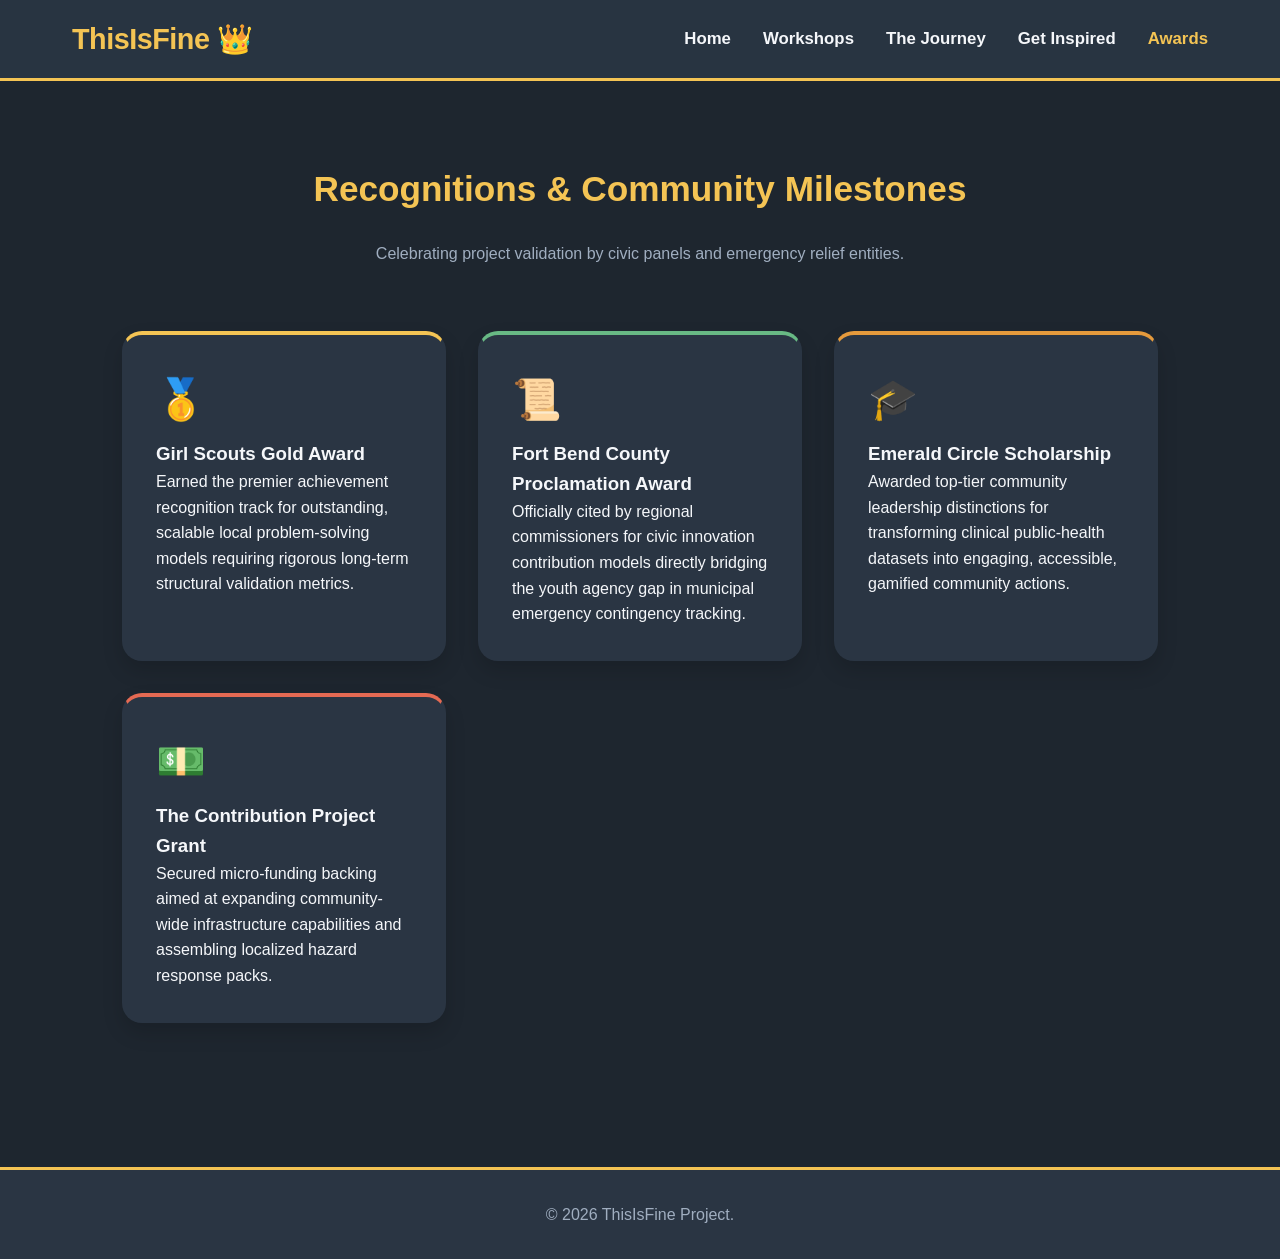
==== awards.html @ 6c19240b "Create awards.html" ====
<!DOCTYPE html>
<html lang="en">
<head>
    <meta charset="UTF-8">
    <meta name="viewport" content="width=device-width, initial-scale=1.0">
    <title>Awards & Impact | ThisIsFine</title>
    <link rel="stylesheet" href="style.css">
</head>
<body>

    <header>
        <nav class="nav-container">
            <a href="index.html" class="logo">ThisIsFine<span>👑</span></a>
            <ul class="nav-links">
                <li><a href="index.html">Home</a></li>
                <li><a href="workshops.html">Workshops</a></li>
                <li><a href="journey.html">The Journey</a></li>
                <li><a href="inspired.html">Get Inspired</a></li>
                <li><a href="awards.html" class="active">Awards</a></li>
            </ul>
        </nav>
    </header>

    <div class="container">
        <section style="text-align: center; margin-top: 2rem;">
            <h2>Recognitions & Community Milestones</h2>
            <p style="color: var(--text-muted);">Celebrating project validation by civic panels and emergency relief entities.</p>
        </section>

        <div class="grid">
            <div class="card" style="border-top: 4px solid var(--accent-yellow);">
                <div style="font-size: 2.5rem; margin-bottom: 0.5rem;">🥇</div>
                <h3>Girl Scouts Gold Award</h3>
                <p>Earned the premier achievement recognition track for outstanding, scalable local problem-solving models requiring rigorous long-term structural validation metrics.</p>
            </div>

            <div class="card" style="border-top: 4px solid var(--accent-green);">
                <div style="font-size: 2.5rem; margin-bottom: 0.5rem;">📜</div>
                <h3>Fort Bend County Proclamation Award</h3>
                <p>Officially cited by regional commissioners for civic innovation contribution models directly bridging the youth agency gap in municipal emergency contingency tracking.</p>
            </div>

            <div class="card" style="border-top: 4px solid var(--accent-amber);">
                <div style="font-size: 2.5rem; margin-bottom: 0.5rem;">🎓</div>
                <h3>Emerald Circle Scholarship</h3>
                <p>Awarded top-tier community leadership distinctions for transforming clinical public-health datasets into engaging, accessible, gamified community actions.</p>
            </div>

            <div class="card" style="border-top: 4px solid var(--accent-red);">
                <div style="font-size: 2.5rem; margin-bottom: 0.5rem;">💵</div>
                <h3>The Contribution Project Grant</h3>
                <p>Secured micro-funding backing aimed at expanding community-wide infrastructure capabilities and assembling localized hazard response packs.</p>
            </div>
        </div>
    </div>

    <footer>
        <p>&copy; 2026 ThisIsFine Project.</p>
    </footer>

</body>
</html>
---- style.css ----
/* --- Core Design System --- */
:root {
    --bg-dark: #1e262f;
    --bg-card: #2a3543;
    --accent-yellow: #f4c454;
    --accent-amber: #e59a3c;
    --text-light: #f5f7fa;
    --text-muted: #a0aec0;
    --accent-red: #e56a53;
    --accent-green: #68b984;
    --font-main: 'Segoe UI', Roboto, Helvetica, Arial, sans-serif;
}

* {
    box-sizing: border-box;
    margin: 0;
    padding: 0;
}

body {
    background-color: var(--bg-dark);
    color: var(--text-light);
    font-family: var(--font-main);
    line-height: 1.6;
    overflow-x: hidden;
}

/* --- Navigation --- */
header {
    background-color: rgba(42, 53, 67, 0.95);
    position: sticky;
    top: 0;
    z-index: 1000;
    backdrop-filter: blur(10px);
    border-bottom: 3px solid var(--accent-yellow);
}

.nav-container {
    max-width: 1200px;
    margin: 0 auto;
    display: flex;
    justify-content: space-between;
    align-items: center;
    padding: 1rem 2rem;
}

.logo {
    font-size: 1.8rem;
    font-weight: 800;
    color: var(--accent-yellow);
    text-decoration: none;
    letter-spacing: -0.5px;
    display: flex;
    align-items: center;
    gap: 0.5rem;
}

.logo span {
    color: var(--accent-red);
}

.nav-links {
    display: flex;
    list-style: none;
    gap: 2rem;
}

.nav-links a {
    color: var(--text-light);
    text-decoration: none;
    font-weight: 600;
    font-size: 1.05rem;
    transition: color 0.2s ease;
    position: relative;
    padding: 0.25rem 0;
}

.nav-links a:hover, .nav-links a.active {
    color: var(--accent-yellow);
}

/* --- Hero & Layout Containers --- */
.hero {
    text-align: center;
    padding: 6rem 2rem 4rem 2rem;
    background: radial-gradient(circle at top, #344254 0%, var(--bg-dark) 70%);
}

.hero h1 {
    font-size: 3.5rem;
    font-weight: 900;
    color: var(--accent-yellow);
    margin-bottom: 1rem;
}

.hero p {
    font-size: 1.25rem;
    color: var(--text-muted);
    max-width: 700px;
    margin: 0 auto 2rem auto;
}

.container {
    max-width: 1100px;
    margin: 0 auto;
    padding: 3rem 2rem;
}

section {
    margin-bottom: 4rem;
}

h2 {
    font-size: 2.2rem;
    color: var(--accent-yellow);
    margin-bottom: 1.5rem;
    display: inline-block;
    position: relative;
}

/* --- Playful UI Elements & Cards --- */
.btn {
    display: inline-block;
    background-color: var(--accent-amber);
    color: var(--bg-dark);
    padding: 0.8rem 2rem;
    border-radius: 50px;
    font-weight: 700;
    text-decoration: none;
    transition: transform 0.2s, box-shadow 0.2s, background-color 0.2s;
    box-shadow: 0 4px 0px #b77528;
    border: none;
    cursor: pointer;
}

.btn:hover {
    transform: translateY(-2px);
    box-shadow: 0 6px 0px #b77528;
    background-color: var(--accent-yellow);
}

.btn:active {
    transform: translateY(2px);
    box-shadow: 0 2px 0px #b77528;
}

.grid {
    display: grid;
    grid-template-columns: repeat(auto-fit, minmax(300px, 1fr));
    gap: 2rem;
    margin-top: 2rem;
}

.card {
    background-color: var(--bg-card);
    border-radius: 20px;
    padding: 2rem;
    border: 2px solid transparent;
    transition: transform 0.3s ease, border-color 0.3s ease;
    box-shadow: 0 10px 20px rgba(0,0,0,0.15);
}

.card:hover {
    transform: translateY(-5px);
    border-color: var(--accent-yellow);
}

/* --- Stat Badges --- */
.stats-banner {
    display: flex;
    flex-wrap: wrap;
    justify-content: space-around;
    background-color: var(--bg-card);
    border-radius: 24px;
    padding: 2.5rem;
    gap: 2rem;
    border: 3px dashed var(--accent-amber);
    margin: 3rem 0;
}

.stat-item {
    text-align: center;
    flex: 1;
    min-width: 150px;
}

.stat-num {
    font-size: 3rem;
    font-weight: 900;
    color: var(--accent-yellow);
    display: block;
    line-height: 1;
    margin-bottom: 0.5rem;
}

.stat-label {
    color: var(--text-light);
    font-weight: 600;
}

/* --- Timeline Layout --- */
.timeline {
    position: relative;
    max-width: 800px;
    margin: 0 auto;
    padding: 2rem 0;
}

.timeline::after {
    content: '';
    position: absolute;
    width: 6px;
    background: var(--bg-card);
    top: 0;
    bottom: 0;
    left: 50%;
    margin-left: -3px;
    border-radius: 10px;
}

.timeline-item {
    padding: 10px 40px;
    position: relative;
    background-color: inherit;
    width: 50%;
}

.timeline-item::after {
    content: '⚡';
    position: absolute;
    width: 30px;
    height: 30px;
    right: -17px;
    background-color: var(--bg-dark);
    border: 4px solid var(--accent-yellow);
    top: 15px;
    border-radius: 50%;
    z-index: 1;
    display: flex;
    align-items: center;
    justify-content: center;
    font-size: 0.8rem;
}

.left { left: 0; }
.right { left: 50%; }
.right::after { left: -17px; }

.timeline-content {
    padding: 1.5rem;
    background-color: var(--bg-card);
    position: relative;
    border-radius: 16px;
}

/* --- Video Embed Responsive Container --- */
.video-container {
    position: relative;
    padding-bottom: 56.25%;
    height: 0;
    overflow: hidden;
    border-radius: 16px;
    box-shadow: 0 10px 25px rgba(0,0,0,0.3);
    margin-bottom: 1.5rem;
}

.video-container iframe {
    position: absolute;
    top: 0;
    left: 0;
    width: 100%;
    height: 100%;
    border: none;
}

/* --- Footer --- */
footer {
    background-color: var(--bg-card);
    text-align: center;
    padding: 2rem;
    margin-top: 6rem;
    border-top: 3px solid var(--accent-yellow);
    color: var(--text-muted);
}

/* --- Responsiveness --- */
@media (max-width: 768px) {
    .nav-container { flex-direction: column; gap: 1rem; }
    .hero h1 { font-size: 2.5rem; }
    .timeline::after { left: 31px; }
    .timeline-item { width: 100%; padding-left: 70px; padding-right: 25px; }
    .timeline-item.right { left: 0%; }
    .timeline-item::after { left: 15px; right: auto; }
}
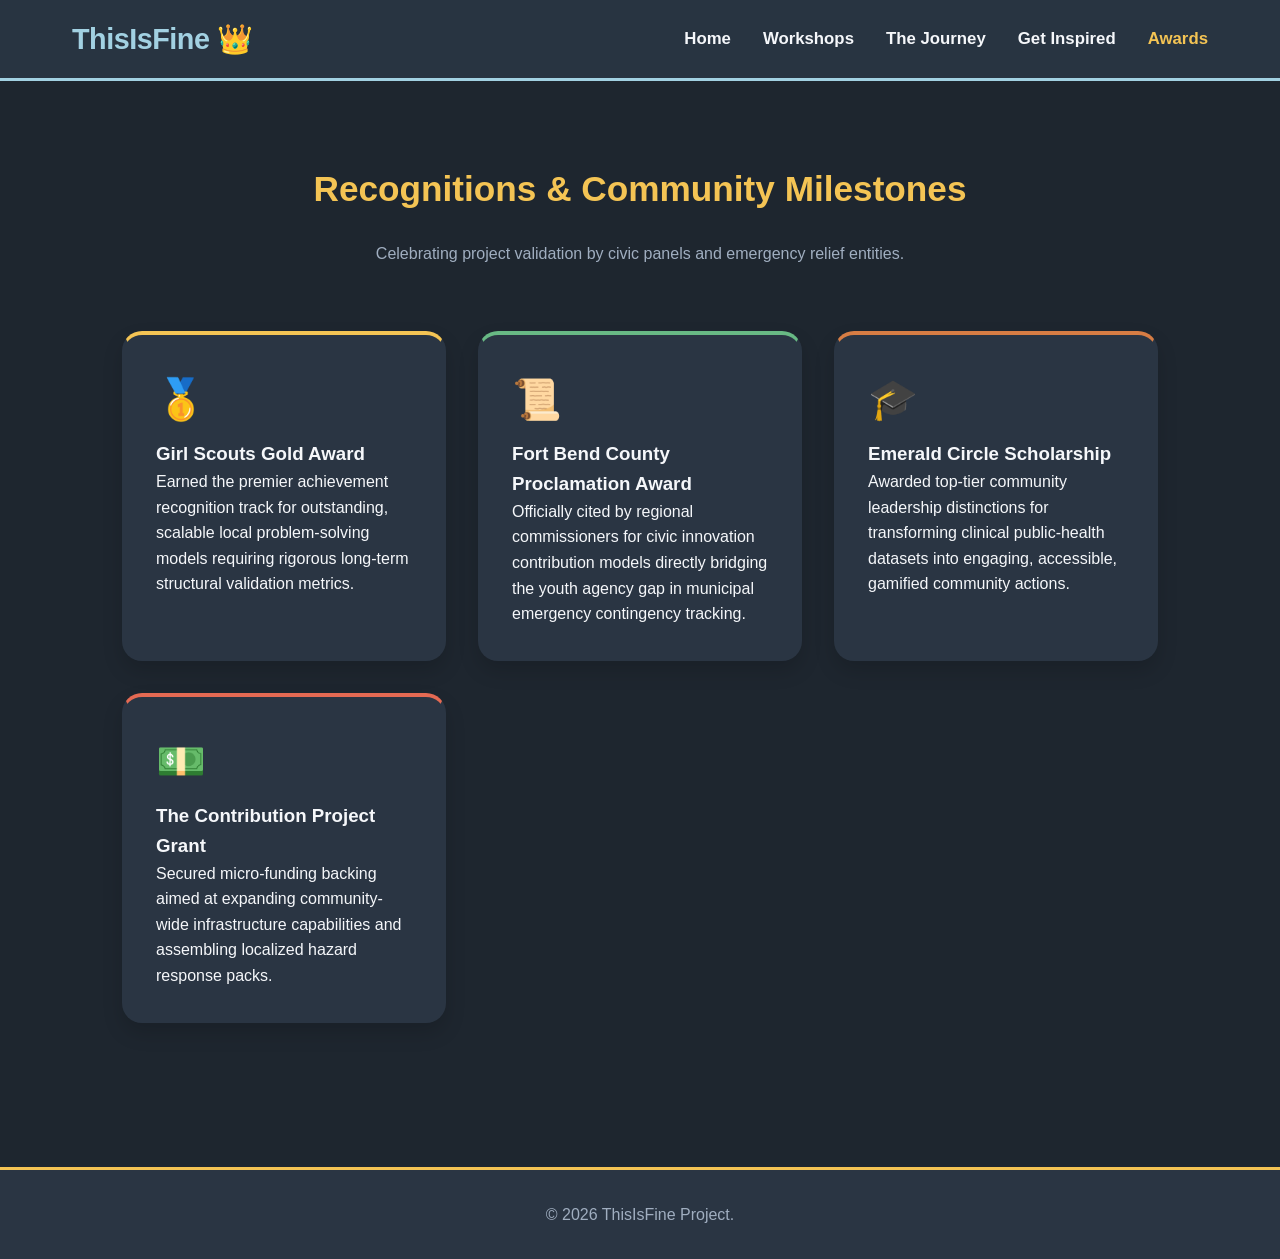
==== commit d16feb6c: "Update awards.html" ====
--- a/awards.html
+++ b/awards.html
@@ -4,6 +4,7 @@
     <meta charset="UTF-8">
     <meta name="viewport" content="width=device-width, initial-scale=1.0">
     <title>Awards & Impact | ThisIsFine</title>
+    <link rel="icon" type="image/png" href="thisisfinelogononame.png">
     <link rel="stylesheet" href="style.css">
 </head>
 <body>
--- a/style.css
+++ b/style.css
@@ -3,7 +3,8 @@
     --bg-dark: #1e262f;
     --bg-card: #2a3543;
     --accent-yellow: #f4c454;
-    --accent-amber: #e59a3c;
+    --accent-amber: #d77d44;
+    --accent-blue: #a2d1e2;
     --text-light: #f5f7fa;
     --text-muted: #a0aec0;
     --accent-red: #e56a53;
@@ -32,7 +33,7 @@
     top: 0;
     z-index: 1000;
     backdrop-filter: blur(10px);
-    border-bottom: 3px solid var(--accent-yellow);
+    border-bottom: 3px solid var(--accent-blue);
 }
 
 .nav-container {
@@ -47,7 +48,7 @@
 .logo {
     font-size: 1.8rem;
     font-weight: 800;
-    color: var(--accent-yellow);
+    color: var(--accent-blue);
     text-decoration: none;
     letter-spacing: -0.5px;
     display: flex;
@@ -83,13 +84,16 @@
 .hero {
     text-align: center;
     padding: 6rem 2rem 4rem 2rem;
-    background: radial-gradient(circle at top, #344254 0%, var(--bg-dark) 70%);
+    background-image: linear-gradient(rgba(30, 38, 47, 0.75), rgba(30, 38, 47, 0.85)), url('homehero.png');
+    background-size: cover;
+    background-position: center;
+    background-repeat: no-repeat;
 }
 
 .hero h1 {
     font-size: 3.5rem;
     font-weight: 900;
-    color: var(--accent-yellow);
+    color: var(--accent-amber);
     margin-bottom: 1rem;
 }
 
@@ -121,7 +125,7 @@
 /* --- Playful UI Elements & Cards --- */
 .btn {
     display: inline-block;
-    background-color: var(--accent-amber);
+    background-color: var(--accent-yellow);
     color: var(--bg-dark);
     padding: 0.8rem 2rem;
     border-radius: 50px;
@@ -136,12 +140,29 @@
 .btn:hover {
     transform: translateY(-2px);
     box-shadow: 0 6px 0px #b77528;
-    background-color: var(--accent-yellow);
+    background-color: var(--accent-amber);
 }
 
 .btn:active {
     transform: translateY(2px);
     box-shadow: 0 2px 0px #b77528;
+}
+
+.hero-logo {
+    height: 3.5rem; /* This makes it match the exact height of your text */
+    width: auto;    /* This keeps the image from stretching distortion-wise */
+    vertical-align: middle; /* Aligns it perfectly with the middle of the words */
+    margin-left: 0.5rem;   /* Gives it a little breathing room from the text */
+    margin-top: -10px
+}
+
+.nav-logo {
+    height: 30px;           /* Sized small to fit cleanly inside your top navbar */
+    width: auto;            /* Prevents the image from stretching out of proportion */
+    display: inline-block;
+    vertical-align: baseline; 
+    margin-left: 5px;       /* Adds space between "ThisIsFine" text and the logo */
+    margin-top: -3px;       /* Shuts it slightly upward to sit perfectly straight */
 }
 
 .grid {
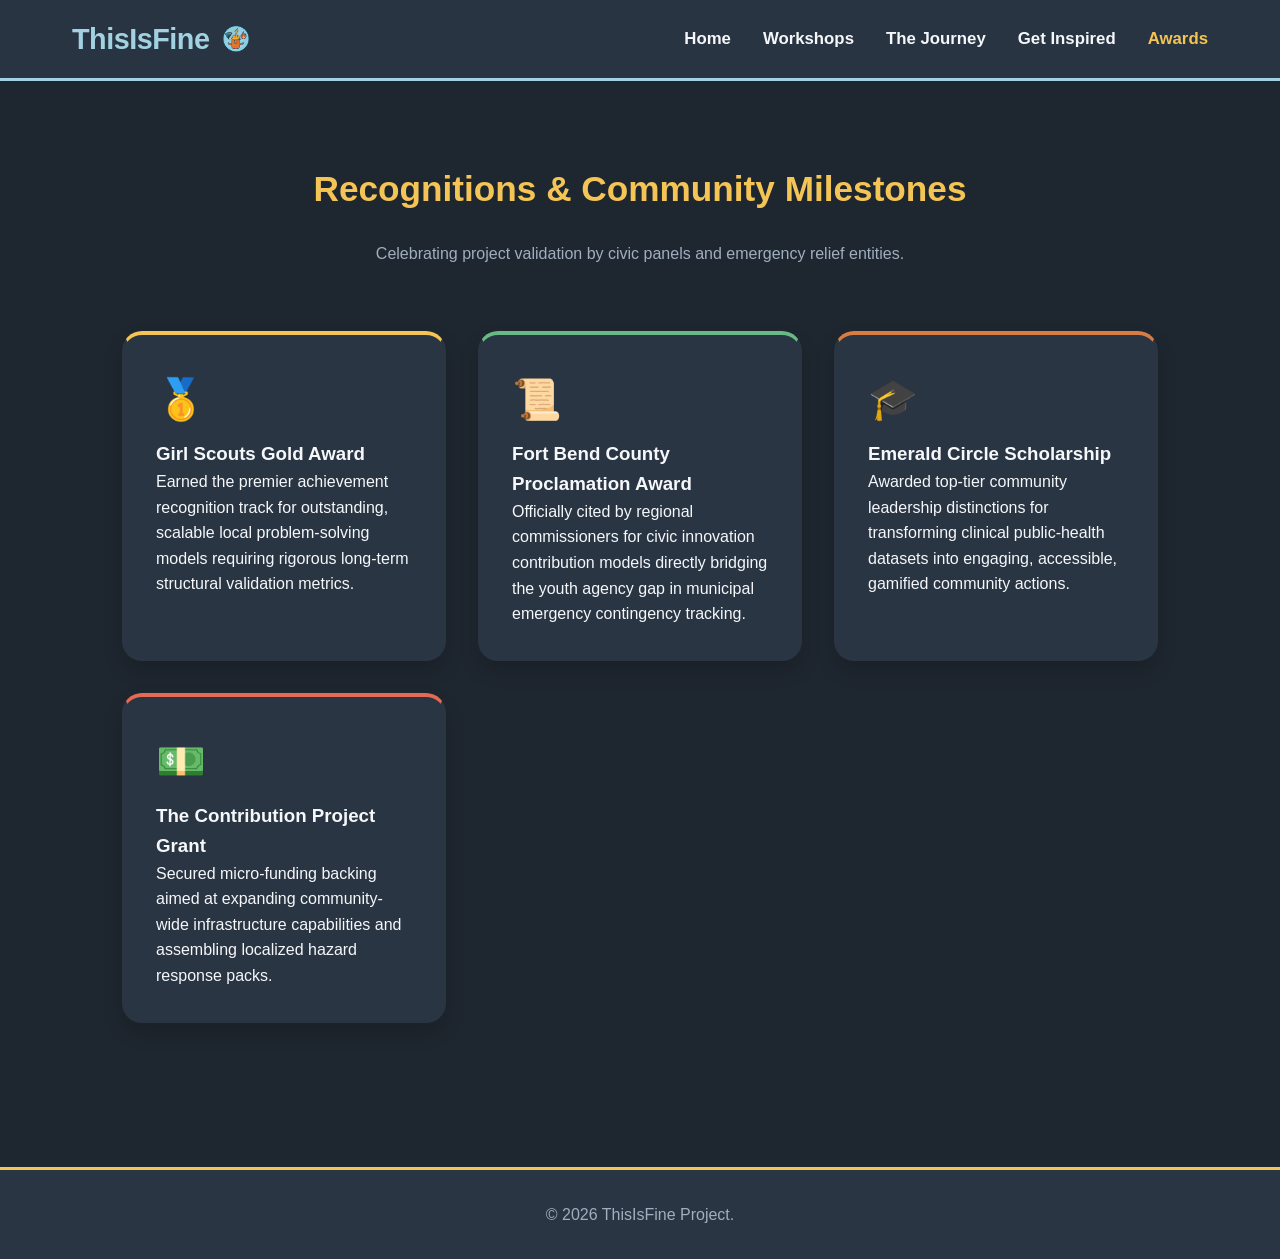
==== commit dfff5736: "Update awards.html" ====
--- a/awards.html
+++ b/awards.html
@@ -11,7 +11,7 @@
 
     <header>
         <nav class="nav-container">
-            <a href="index.html" class="logo">ThisIsFine<span>👑</span></a>
+            <a href="index.html" class="logo">ThisIsFine <img src="thisisfinelogononame.png" alt="Logo" class="nav-logo"></a>
             <ul class="nav-links">
                 <li><a href="index.html">Home</a></li>
                 <li><a href="workshops.html">Workshops</a></li>
--- a/style.css
+++ b/style.css
@@ -161,8 +161,8 @@
     width: auto;            /* Prevents the image from stretching out of proportion */
     display: inline-block;
     vertical-align: baseline; 
-    margin-left: 5px;       /* Adds space between "ThisIsFine" text and the logo */
-    margin-top: -3px;       /* Shuts it slightly upward to sit perfectly straight */
+    margin-left: 4px;       /* Adds space between "ThisIsFine" text and the logo */
+    margin-top: -1px;       /* Shuts it slightly upward to sit perfectly straight */
 }
 
 .grid {
